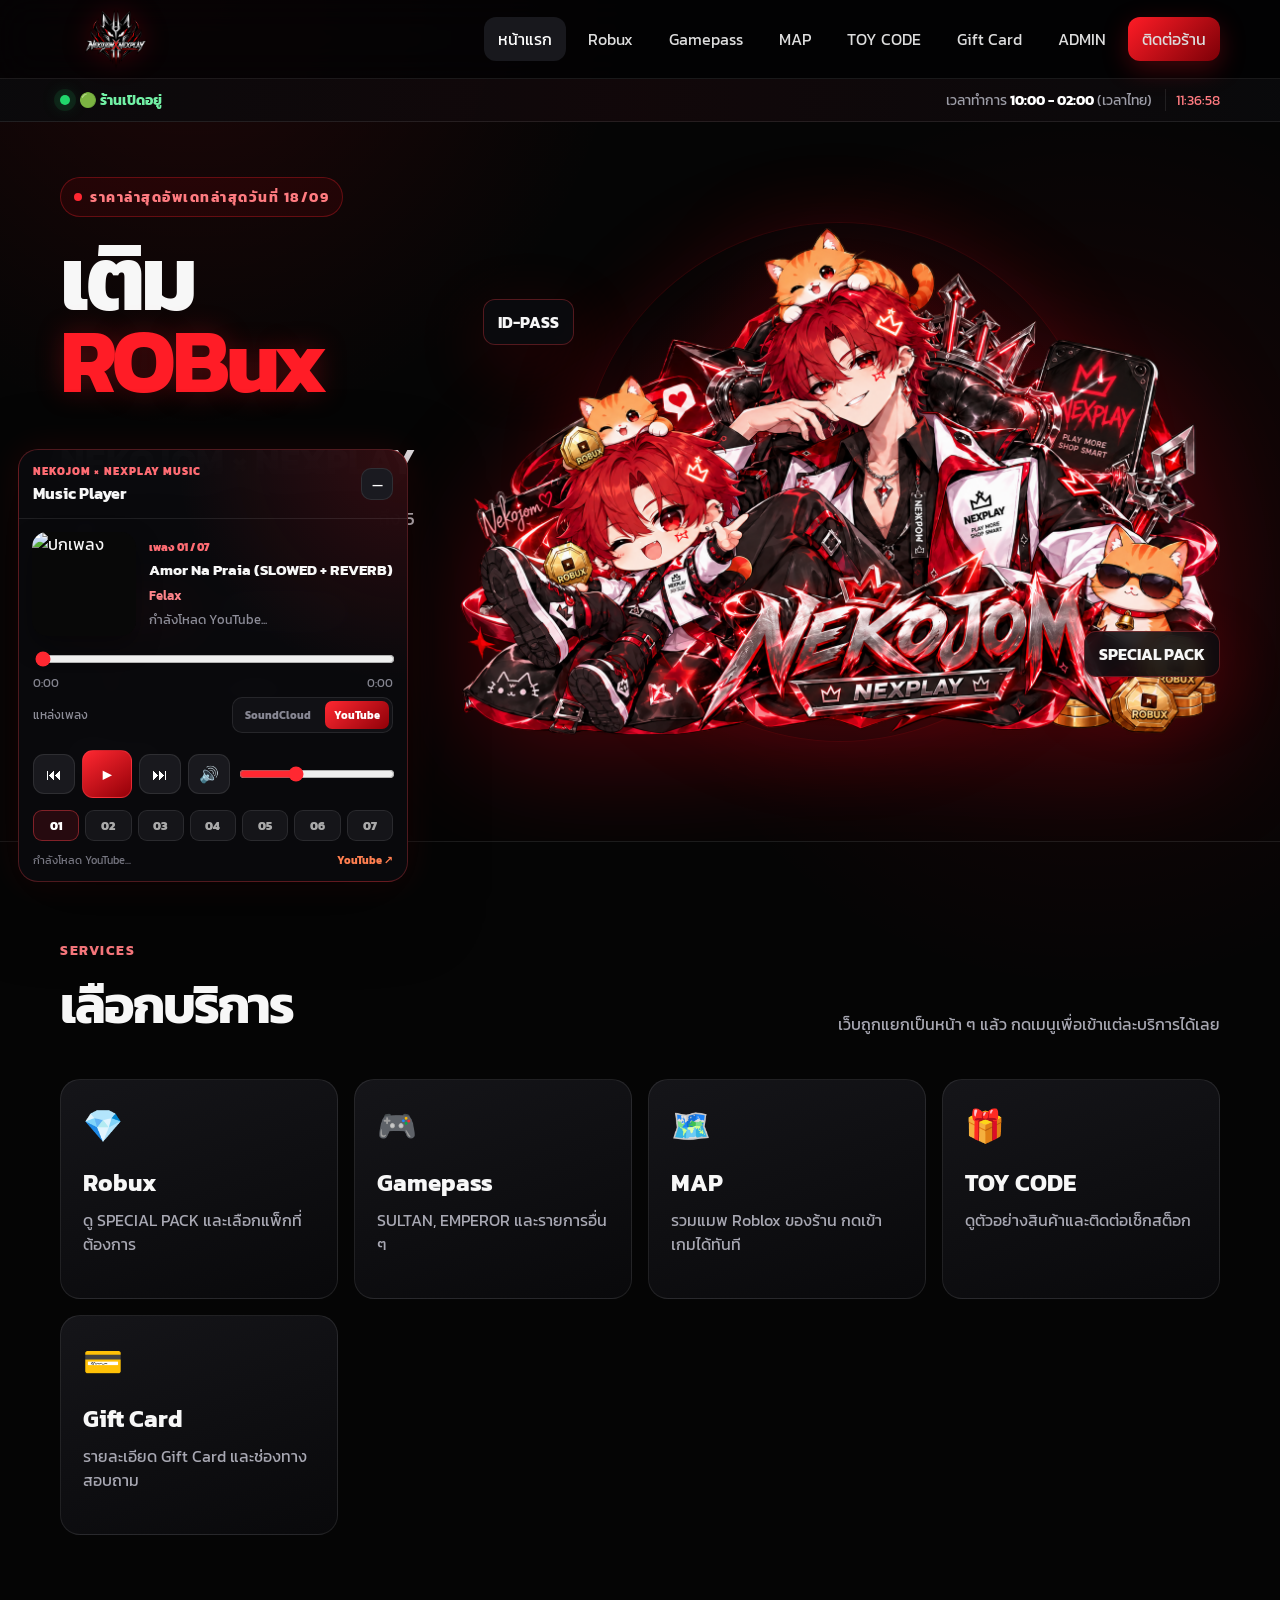
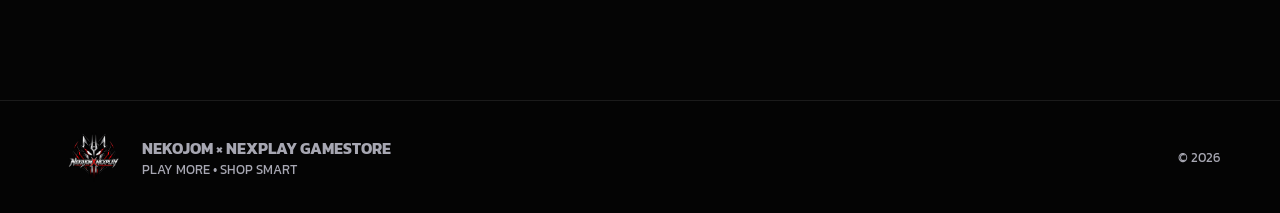
==== index.html @ 32702b89 "Add files via upload" ====
<!doctype html><html lang="th"><head>
<meta charset="utf-8"><meta name="viewport" content="width=device-width,initial-scale=1">
<title>NEKOJOM x NEXPLAY</title>
<link rel="icon" href="favicon.ico"><link rel="icon" type="image/png" sizes="32x32" href="assets/favicon-32x32.png">
<link rel="preconnect" href="https://fonts.googleapis.com"><link rel="preconnect" href="https://fonts.gstatic.com" crossorigin>
<link href="https://fonts.googleapis.com/css2?family=Kanit:wght@300;400;500;600;700;800&display=swap" rel="stylesheet">
<link rel="stylesheet" href="style.css"></head><body><header class="nav-wrap"><nav class="nav container">
<a class="brand" href="index.html"><img src="assets/logo.png" alt="NEKOJOM x NEXPLAY"></a>
<button class="menu-btn">☰</button><div class="nav-links"><a class="active" href="index.html">หน้าแรก</a><a class="" href="robux.html">Robux</a><a class="" href="gamepass.html">Gamepass</a><a class="" href="maps.html">MAP</a><a class="" href="toycode.html">TOY CODE</a><a class="" href="giftcard.html">Gift Card</a><a href="admin.html">ADMIN</a><a class="nav-cta" href="contact.html">ติดต่อร้าน</a></div>
</nav></header>

<div class="store-status-bar">
  <div class="container store-status-inner">
    <div class="store-status-left">
      <span class="store-status-dot" id="storeStatusDot"></span>
      <strong id="storeStatusText">กำลังตรวจสอบสถานะร้าน...</strong>
    </div>
    <div class="store-status-time">
      เวลาทำการ <b>10:00 - 02:00</b> (เวลาไทย)
      <span class="store-clock" id="storeClock"></span>
    </div>
  </div>
</div>

<main>
<section class="hero"><div class="container hero-grid">
<div class="hero-copy"><span class="eyebrow"><span class="pulse"></span> ราคาล่าสุดอัพเดทล่าสุดวันที่ 18/09</span>
<h1>เติม <span>ROBux</span><br><b>NEKOJOM × NEXPLAY</b></h1>
<p class="lead">เติมระบบ ID - PASS ใช้เวลาโดยประมาณไม่ถึง 5 นาที*</p>
<div class="hero-actions"><a class="btn btn-primary" href="robux.html">ดูราคา Robux</a><a class="btn btn-ghost" href="gamepass.html">บริการ Gamepass</a></div>
<div class="mini-features"><div><strong>⚡</strong><span>เติมไว<br><small>จัดคิวรวดเร็ว</small></span></div><div><strong>🎮</strong><span>หลายบริการ<br><small>Robux / Gamepass</small></span></div><div><strong>💬</strong><span>หลายช่องทาง<br><small>ติดต่อร้านง่าย</small></span></div></div>
</div>
<div class="hero-art"><div class="red-ring"></div><img class="mascot" src="assets/mascot.png" alt="Mascot"><div class="floating-chip chip-1">ID-PASS</div><div class="floating-chip chip-2">SPECIAL PACK</div></div>
</div></section>
<section class="section"><div class="container"><div class="section-head"><div><span class="kicker">SERVICES</span><h2>เลือกบริการ</h2></div><p>เว็บถูกแยกเป็นหน้า ๆ แล้ว กดเมนูเพื่อเข้าแต่ละบริการได้เลย</p></div>
<div class="home-cards">
<a class="home-card" href="robux.html"><div class="ico">💎</div><h3>Robux</h3><p>ดู SPECIAL PACK และเลือกแพ็กที่ต้องการ</p></a>
<a class="home-card" href="gamepass.html"><div class="ico">🎮</div><h3>Gamepass</h3><p>SULTAN, EMPEROR และรายการอื่น ๆ</p></a>
<a class="home-card" href="maps.html"><div class="ico">🗺️</div><h3>MAP</h3><p>รวมแมพ Roblox ของร้าน กดเข้าเกมได้ทันที</p></a>
<a class="home-card" href="toycode.html"><div class="ico">🎁</div><h3>TOY CODE</h3><p>ดูตัวอย่างสินค้าและติดต่อเช็กสต็อก</p></a>
<a class="home-card" href="giftcard.html"><div class="ico">💳</div><h3>Gift Card</h3><p>รายละเอียด Gift Card และช่องทางสอบถาม</p></a>
</div></div></section></main><footer><div class="container footer-inner"><img src="assets/logo.png" alt=""><div><b>NEKOJOM × NEXPLAY GAMESTORE</b><p>PLAY MORE • SHOP SMART</p></div><span>© <span class="year"></span></span></div></footer>
<!-- Music player: homepage only -->
<div class="music-player-widget" id="musicPlayerWidget">
  <button class="music-player-toggle" id="musicPlayerToggle" type="button" aria-label="เปิดเครื่องเล่นเพลง">♪</button>

  <div class="music-player-panel">
    <div class="music-player-head">
      <div>
        <span>NEKOJOM × NEXPLAY MUSIC</span>
        <strong>Music Player</strong>
      </div>
      <button id="musicPlayerClose" type="button" aria-label="ย่อเครื่องเล่น">—</button>
    </div>

    <div class="music-now">
      <img id="musicCover" src="assets/logo.png" alt="ปกเพลง">
      <div class="music-now-info">
        <span id="musicTrackNo">เพลง 01 / 07</span>
        <strong id="musicTitle">Amor Na Praia (SLOWED + REVERB)</strong>
        <small id="musicArtist">Felax</small>
        <small id="musicState">พร้อมเล่น</small>
      </div>
    </div>

    <div class="music-progress-wrap">
      <input id="musicProgress" type="range" min="0" max="1000" value="0" aria-label="ตำแหน่งเพลง">
      <div class="music-time-row">
        <span id="musicCurrentTime">0:00</span>
        <span id="musicDuration">0:00</span>
      </div>
    </div>

    <div class="music-source-row">
      <span>แหล่งเพลง</span>
      <div class="music-source-switch">
        <button type="button" id="musicSourceSC" class="active">SoundCloud</button>
        <button type="button" id="musicSourceYT">YouTube</button>
      </div>
    </div>

    <div class="music-player-controls">
      <button id="musicPrev" type="button" aria-label="เพลงก่อนหน้า">⏮</button>
      <button id="musicPlay" class="music-main-play" type="button" aria-label="เล่นเพลง">▶</button>
      <button id="musicNext" type="button" aria-label="เพลงถัดไป">⏭</button>
      <button id="musicMute" type="button" aria-label="เปิดปิดเสียง">🔊</button>
      <input id="musicVolume" type="range" min="0" max="100" value="35" aria-label="ระดับเสียง">
    </div>

    <div class="music-mini-list" id="musicMiniList"></div>

    <div class="music-player-footer">
      <span id="musicMessage">กด ▶ เพื่อเริ่มเพลง</span>
      <a id="musicOpenExternal" class="music-open-external" href="#" target="_blank" rel="noopener" style="display:none">เปิดใน SoundCloud ↗</a>
      <a id="musicSourceLink" href="https://soundcloud.com/an1ps/amor-na-praia-super-slowed" target="_blank" rel="noopener">SoundCloud ↗</a>
    </div>

    <iframe id="scHost" class="yt-audio-player" aria-hidden="true"
        title="SoundCloud player"
        allow="autoplay"
        scrolling="no"
        frameborder="no"
        src="https://w.soundcloud.com/player/?url=https%3A%2F%2Fsoundcloud.com%2Fan1ps%2Famor-na-praia-super-slowed&auto_play=false&hide_related=true&show_comments=false&show_user=false&show_reposts=false&show_teaser=false&visual=false"></iframe>
    <div id="ytHost" class="yt-audio-player" aria-hidden="true"></div>
  </div>
</div>
<script src="https://w.soundcloud.com/player/api.js"></script>
<script src="https://www.youtube.com/iframe_api"></script>
<script src="script.js"></script></body></html>
---- style.css ----
:root{
  --bg:#050505;--panel:#0c0c0f;--panel2:#121217;--red:#ff1c26;--red2:#9e0008;
  --text:#f7f7f7;--muted:#a8a8b3;--line:rgba(255,255,255,.09);
  --shadow:0 20px 70px rgba(255,0,20,.18)
}
*{box-sizing:border-box}
html{scroll-behavior:smooth}
body{
  margin:0;color:var(--text);
  background:
    radial-gradient(circle at 15% 0%,rgba(255,20,30,.10),transparent 27rem),
    radial-gradient(circle at 85% 30%,rgba(255,0,20,.08),transparent 28rem),
    var(--bg);
  font-family:"Kanit",system-ui,sans-serif;overflow-x:hidden
}
a{color:inherit;text-decoration:none} img{display:block;max-width:100%}
button{font-family:inherit}
.container{width:min(1160px,calc(100% - 36px));margin-inline:auto}
.nav-wrap{position:sticky;top:0;z-index:50;background:rgba(3,3,4,.82);backdrop-filter:blur(18px);border-bottom:1px solid var(--line)}
.nav{height:78px;display:flex;align-items:center;justify-content:space-between}
.brand img{width:112px;height:62px;object-fit:contain;filter:drop-shadow(0 0 14px rgba(255,0,20,.24))}
.nav-links{display:flex;gap:8px;align-items:center}
.nav-links a{padding:10px 14px;color:#ddd;border-radius:12px;transition:.2s}
.nav-links a:hover,.nav-links a.active{background:#18181d;color:#fff}
.nav-cta{background:linear-gradient(135deg,var(--red),#7c0007)!important;box-shadow:0 8px 26px rgba(255,20,30,.26)}
.menu-btn{display:none;background:#17171b;color:white;border:1px solid var(--line);border-radius:10px;padding:9px 12px;font-size:20px}
.hero{position:relative;min-height:720px;display:grid;align-items:center;overflow:hidden;border-bottom:1px solid var(--line)}
.hero-grid{display:grid;grid-template-columns:1.02fr .98fr;align-items:center;gap:30px;position:relative;z-index:2}
.eyebrow,.kicker{color:#ff7b80;letter-spacing:.11em;font-weight:700;font-size:.86rem}
.eyebrow{display:inline-flex;align-items:center;gap:8px;border:1px solid rgba(255,35,45,.3);background:rgba(255,0,20,.08);padding:9px 13px;border-radius:999px}
.pulse{width:8px;height:8px;background:#ff2731;border-radius:50%;box-shadow:0 0 0 0 rgba(255,39,49,.6);animation:pulse 1.7s infinite}
@keyframes pulse{70%{box-shadow:0 0 0 10px transparent}}
h1,h2,h3,p{margin-top:0}
h1{font-size:clamp(3rem,7vw,6rem);line-height:.92;letter-spacing:-.045em;margin:20px 0}
h1 span{color:var(--red);text-shadow:0 0 28px rgba(255,20,30,.28)}
h1 b{font-size:.40em;letter-spacing:.01em;font-weight:700;color:#e7e7eb}
.lead{font-size:1.17rem;color:#c9c9cf;max-width:620px}
.hero-actions{display:flex;gap:12px;flex-wrap:wrap;margin-top:26px}
.btn{display:inline-flex;align-items:center;justify-content:center;min-height:48px;padding:0 18px;border-radius:13px;font-weight:700;transition:.2s;border:1px solid transparent;color:#fff;cursor:pointer}
.btn:hover{transform:translateY(-2px)}
.btn-primary{background:linear-gradient(135deg,#ff2831,#9d0008);box-shadow:0 12px 36px rgba(255,20,30,.23)}
.btn-ghost{border-color:var(--line);background:#101014}
.mini-features{display:flex;gap:12px;margin-top:30px;flex-wrap:wrap}
.mini-features>div{display:flex;gap:9px;align-items:center;border:1px solid var(--line);background:rgba(255,255,255,.025);padding:10px 12px;border-radius:14px}
.mini-features strong{font-size:1.2rem}.mini-features span{font-size:.86rem;line-height:1.2}.mini-features small{color:#858590}
.hero-art{position:relative;min-height:610px;display:grid;place-items:center}
.mascot{position:relative;z-index:3;width:760px;max-width:none;filter:drop-shadow(0 25px 55px rgba(255,0,20,.25))}
.red-ring{position:absolute;width:520px;height:520px;border-radius:50%;background:radial-gradient(circle,rgba(255,20,30,.20),rgba(255,20,30,.03) 45%,transparent 68%);border:1px solid rgba(255,20,30,.14);box-shadow:0 0 90px rgba(255,0,20,.13)}
.floating-chip{position:absolute;z-index:4;background:rgba(12,12,16,.86);border:1px solid rgba(255,60,70,.30);padding:10px 14px;border-radius:12px;font-weight:700;box-shadow:var(--shadow);backdrop-filter:blur(8px)}
.chip-1{left:3%;top:20%}.chip-2{right:0;bottom:18%}
.section{padding:95px 0}
.page-head{padding:95px 0 40px;text-align:center}
.page-head h1{font-size:clamp(2.8rem,6vw,5rem);margin-bottom:14px}
.page-head p{max-width:720px;margin:0 auto;color:var(--muted);font-size:1.05rem}
.section-head{display:flex;justify-content:space-between;gap:28px;align-items:end;margin-bottom:36px}
.section-head h2{font-size:clamp(2.2rem,4vw,4rem);margin:6px 0 0;letter-spacing:-.04em}
.section-head p{max-width:520px;color:var(--muted);margin-bottom:7px}
.home-cards{display:grid;grid-template-columns:repeat(4,1fr);gap:16px}
.home-card{background:linear-gradient(160deg,#151519,#09090b);border:1px solid var(--line);border-radius:20px;padding:22px;transition:.2s;min-height:220px}
.home-card:hover{transform:translateY(-4px);border-color:rgba(255,50,60,.4)}
.home-card .ico{font-size:2rem}.home-card h3{font-size:1.5rem;margin:15px 0 8px}.home-card p{color:var(--muted)}
.price-layout{display:grid;grid-template-columns:1.1fr .9fr;gap:24px;align-items:start}
.price-cards{display:grid;grid-template-columns:repeat(2,1fr);gap:12px}
.price-card{position:relative;overflow:hidden;background:linear-gradient(160deg,#151519,#09090b);border:1px solid var(--line);border-radius:18px;padding:18px;transition:.22s}
.price-card:hover{border-color:rgba(255,50,60,.43);transform:translateY(-4px);box-shadow:0 16px 35px rgba(255,0,20,.11)}
.price-card .amount{font-size:1.45rem;font-weight:800}.price-card .amount small{font-size:.82rem;color:#999;font-weight:500}
.price-card .price{font-size:1.9rem;font-weight:800;color:#ff545c;margin:10px 0 14px}
.pack-order-btn{display:block;width:100%;text-align:center;color:#fff;background:#1c1c21;border:1px solid var(--line);padding:10px;border-radius:11px;font-size:.92rem;cursor:pointer}
.pack-order-btn:hover{background:#27272d}
.promo-poster{background:#0c0c0f;border:1px solid var(--line);border-radius:22px;overflow:hidden;position:sticky;top:100px}
.promo-poster img{width:100%;aspect-ratio:4/5;object-fit:cover}
.poster-note{padding:11px 14px;text-align:center;color:#84848f;font-size:.82rem}
.notice{margin-top:20px;padding:15px 17px;border-radius:14px;background:rgba(255,255,255,.035);border:1px solid var(--line);color:#aaaab4}
.notice strong{color:#fff}
.gamepass-grid{display:grid;grid-template-columns:repeat(2,1fr);gap:16px}
.gamepass-card{display:grid;grid-template-columns:auto 1fr;gap:18px;align-items:center;padding:24px;border-radius:22px;background:radial-gradient(circle at 100% 0%,rgba(255,20,30,.14),transparent 40%),linear-gradient(155deg,#151519,#09090b);border:1px solid var(--line)}
.gamepass-card-wide{grid-column:1/-1;grid-template-columns:auto 1fr auto}
.gamepass-icon{width:78px;height:78px;display:grid;place-items:center;border-radius:20px;font-size:2.3rem;background:#171014;border:1px solid rgba(255,45,55,.24)}
.gamepass-content h3{margin:10px 0 0;font-size:2rem}.gamepass-content p{color:#a5a5af;margin:2px 0 8px}.gamepass-content strong{color:#ff646b;font-size:.92rem}
.badge{display:inline-block;background:rgba(255,20,30,.10);border:1px solid rgba(255,40,50,.25);border-radius:999px;padding:7px 11px;color:#ff7b80;font-size:.8rem;font-weight:700}
.showcase-grid{display:grid;grid-template-columns:1.2fr .8fr;gap:26px;align-items:center}
.showcase-image{border:1px solid rgba(255,50,60,.22);background:#0d0d10;border-radius:24px;overflow:hidden;box-shadow:var(--shadow)}
.showcase-image img{width:100%;height:auto}
.showcase-info{padding:24px}.showcase-info h2{font-size:2.6rem;margin:16px 0 12px}.showcase-info p{color:var(--muted)}
.contact-panel{display:grid;grid-template-columns:.72fr 1.28fr;gap:36px;background:linear-gradient(135deg,#121216,#08080a);border:1px solid rgba(255,255,255,.10);border-radius:28px;padding:38px;box-shadow:var(--shadow)}
.contact-grid{display:grid;grid-template-columns:repeat(2,1fr);gap:12px}
.contact-btn{display:flex;align-items:center;gap:12px;background:#17171c;border:1px solid var(--line);border-radius:16px;padding:15px;transition:.2s}
.contact-btn:hover{transform:translateY(-2px);border-color:rgba(255,255,255,.22)}
.contact-btn .icon{width:38px;height:38px;border-radius:11px;display:grid;place-items:center;background:#23232a;font-weight:800}
.contact-btn span:last-child{display:flex;flex-direction:column}.contact-btn small{color:#8d8d99}
footer{border-top:1px solid var(--line);margin-top:70px;padding:30px 0;background:#040404}
.footer-inner{display:flex;align-items:center;gap:14px;color:#a7a7b2}
.footer-inner img{width:68px;height:52px;object-fit:contain}.footer-inner p{margin:0;font-size:.8rem}.footer-inner>span{margin-left:auto;font-size:.84rem}
.order-modal{position:fixed;inset:0;z-index:120;display:grid;place-items:center;padding:18px;opacity:0;visibility:hidden;transition:.22s ease}
.order-modal.open{opacity:1;visibility:visible}.order-modal-backdrop{position:absolute;inset:0;background:rgba(0,0,0,.78);backdrop-filter:blur(10px)}
.order-modal-card{position:relative;z-index:2;width:min(620px,100%);border-radius:24px;padding:30px;background:radial-gradient(circle at 100% 0%,rgba(255,25,35,.15),transparent 35%),linear-gradient(155deg,#151519,#08080a);border:1px solid rgba(255,65,75,.30);box-shadow:0 30px 100px rgba(0,0,0,.55),0 0 60px rgba(255,0,20,.13)}
.order-modal-close{position:absolute;right:18px;top:18px;width:40px;height:40px;border:1px solid var(--line);border-radius:12px;background:#1a1a20;color:white;cursor:pointer;font-size:26px}
.selected-pack{display:flex;justify-content:space-between;gap:14px;border:1px solid rgba(255,55,65,.24);background:rgba(255,15,30,.07);border-radius:15px;padding:13px 15px}.selected-pack strong{color:#ff646b}
.modal-help{color:#9d9da8;margin:14px 0 18px}.modal-contact-grid{display:grid;grid-template-columns:repeat(2,1fr);gap:11px}
.modal-contact-btn{display:grid;grid-template-columns:42px 1fr auto;align-items:center;gap:11px;padding:14px;border-radius:15px;background:#151519;border:1px solid var(--line)}
.modal-contact-btn:hover{background:#1c1c21}.modal-icon{width:42px;height:42px;display:grid;place-items:center;border-radius:12px;background:#24242a;font-weight:800}
.modal-contact-btn>span:nth-child(2){display:flex;flex-direction:column;min-width:0}.modal-contact-btn small{color:#8e8e9a;white-space:nowrap;overflow:hidden;text-overflow:ellipsis}.modal-contact-btn em{font-style:normal;color:#ff686f;font-size:.82rem;font-weight:700}
body.modal-open{overflow:hidden}
@media(max-width:930px){
 .hero{min-height:auto;padding:80px 0 30px}.hero-grid,.price-layout,.showcase-grid,.contact-panel{grid-template-columns:1fr}
 .hero-copy{text-align:center}.lead{margin-inline:auto}.hero-actions,.mini-features{justify-content:center}.hero-art{min-height:470px}.mascot{width:min(760px,120vw)}
 .promo-poster{position:relative;top:auto;max-width:640px;margin-inline:auto}.home-cards{grid-template-columns:repeat(2,1fr)}
}
@media(max-width:760px){
 .gamepass-grid{grid-template-columns:1fr}.gamepass-card-wide{grid-column:auto;grid-template-columns:auto 1fr}
}
@media(max-width:680px){
 .nav{height:68px}.brand img{width:90px;height:52px}.menu-btn{display:block}
 .nav-links{display:none;position:absolute;left:18px;right:18px;top:76px;flex-direction:column;align-items:stretch;background:#0b0b0e;border:1px solid var(--line);border-radius:16px;padding:10px}
 .nav-links.open{display:flex}.nav-links a{text-align:center}.price-cards,.contact-grid,.modal-contact-grid,.home-cards{grid-template-columns:1fr}
 .section{padding:72px 0}.page-head{padding:72px 0 30px}.contact-panel{padding:24px}
 .footer-inner{align-items:flex-start;flex-wrap:wrap}.footer-inner>span{width:100%;margin:0}
}


/* MAP PAGE */
.map-grid{
  display:grid;
  grid-template-columns:repeat(3,1fr);
  gap:18px;
}
.map-card{
  position:relative;
  overflow:hidden;
  min-height:360px;
  padding:24px;
  border-radius:22px;
  background:
    radial-gradient(circle at 100% 0%,rgba(255,20,30,.16),transparent 42%),
    linear-gradient(155deg,#151519,#09090b);
  border:1px solid var(--line);
  box-shadow:0 18px 50px rgba(0,0,0,.22);
  transition:.22s ease;
  display:flex;
  flex-direction:column;
}
.map-card:after{
  content:"";
  position:absolute;
  width:180px;
  height:180px;
  right:-80px;
  bottom:-100px;
  border-radius:50%;
  background:rgba(255,0,20,.12);
  filter:blur(22px);
}
.map-card:hover{
  transform:translateY(-5px);
  border-color:rgba(255,55,65,.38);
  box-shadow:0 22px 60px rgba(255,0,20,.10);
}
.map-card-top{
  display:flex;
  align-items:center;
  justify-content:space-between;
  margin-bottom:24px;
}
.map-number{
  color:#6f6f78;
  font-weight:800;
  letter-spacing:.15em;
}
.map-icon{
  width:72px;
  height:72px;
  display:grid;
  place-items:center;
  border-radius:19px;
  background:linear-gradient(145deg,#231114,#0d0d10);
  border:1px solid rgba(255,45,55,.24);
  font-size:2rem;
}
.map-card h2{
  margin:14px 0 8px;
  font-size:2rem;
  line-height:1.05;
  letter-spacing:-.03em;
}
.map-card p{
  color:var(--muted);
  margin-bottom:26px;
}
.map-open-btn{
  margin-top:auto;
  position:relative;
  z-index:2;
  width:100%;
}
@media(max-width:930px){
  .map-grid{grid-template-columns:1fr 1fr}
}
@media(max-width:620px){
  .map-grid{grid-template-columns:1fr}
  .map-card{min-height:300px}
}


.map-card{
  padding:0;
  overflow:hidden;
}
.map-thumb{
  width:100%;
  aspect-ratio: 16 / 10;
  background:#0d0d10;
  border-bottom:1px solid var(--line);
}
.map-thumb img{
  width:100%;
  height:100%;
  object-fit:cover;
  display:block;
}
.map-card-body{
  padding:22px;
  display:flex;
  flex-direction:column;
  min-height:220px;
}
.map-card-top{
  margin-bottom:10px;
}
.map-card h2{
  font-size:1.75rem;
}


/* STORE STATUS */
.store-status-bar{
  position:relative;
  z-index:40;
  border-bottom:1px solid var(--line);
  background:linear-gradient(90deg,rgba(10,10,12,.96),rgba(18,8,10,.96),rgba(10,10,12,.96));
}
.store-status-inner{
  min-height:42px;
  display:flex;
  align-items:center;
  justify-content:space-between;
  gap:16px;
  font-size:.9rem;
}
.store-status-left{
  display:flex;
  align-items:center;
  gap:9px;
}
.store-status-dot{
  width:10px;
  height:10px;
  border-radius:50%;
  background:#777;
  box-shadow:0 0 0 0 rgba(255,255,255,.2);
}
.store-status-dot.open{
  background:#21d66b;
  box-shadow:0 0 0 6px rgba(33,214,107,.10),0 0 18px rgba(33,214,107,.45);
}
.store-status-dot.closed{
  background:#ff3340;
  box-shadow:0 0 0 6px rgba(255,51,64,.10),0 0 18px rgba(255,51,64,.35);
}
#storeStatusText.open{color:#72f0a5}
#storeStatusText.closed{color:#ff7a82}
.store-status-time{
  color:#9d9da7;
}
.store-status-time b{color:#fff}
.store-clock{
  display:inline-block;
  margin-left:10px;
  padding-left:10px;
  border-left:1px solid var(--line);
  color:#ff7b80;
  font-variant-numeric:tabular-nums;
}
@media(max-width:680px){
  .store-status-inner{
    padding:8px 0;
    flex-direction:column;
    justify-content:center;
    gap:2px;
    text-align:center;
    font-size:.82rem;
  }
  .store-status-time{font-size:.76rem}
  .store-clock{margin-left:6px;padding-left:6px}
}


/* HOMEPAGE MUSIC PLAYER */
.music-player-widget{
  position:fixed;
  left:18px;
  bottom:18px;
  z-index:100;
  width:min(390px,calc(100vw - 36px));
}
.music-player-toggle{
  display:none;
  width:56px;
  height:56px;
  border:1px solid rgba(255,65,75,.35);
  border-radius:50%;
  color:#fff;
  background:linear-gradient(145deg,#ff2831,#8d0008);
  box-shadow:0 15px 40px rgba(255,0,20,.28);
  font-size:1.6rem;
  cursor:pointer;
}
.music-player-panel{
  overflow:hidden;
  border:1px solid rgba(255,65,75,.28);
  border-radius:20px;
  background:
    radial-gradient(circle at 100% 0%,rgba(255,25,35,.16),transparent 40%),
    rgba(10,10,13,.97);
  backdrop-filter:blur(18px);
  box-shadow:0 24px 70px rgba(0,0,0,.52),0 0 35px rgba(255,0,20,.10);
}
.music-player-head{
  display:flex;
  align-items:center;
  justify-content:space-between;
  gap:12px;
  padding:13px 14px;
  border-bottom:1px solid var(--line);
}
.music-player-head>div{display:flex;flex-direction:column}
.music-player-head span{
  color:#ff6c73;
  font-size:.66rem;
  font-weight:800;
  letter-spacing:.10em;
}
.music-player-head strong{margin-top:2px;font-size:1rem}
.music-player-head button{
  width:32px;height:32px;border:1px solid var(--line);border-radius:10px;
  color:#fff;background:#1a1a20;cursor:pointer
}
.music-now{
  display:grid;
  grid-template-columns:104px 1fr;
  gap:13px;
  align-items:center;
  padding:13px;
}
.music-now img{
  width:104px;
  height:104px;
  object-fit:cover;
  border-radius:15px;
  background:#080808;
  box-shadow:0 10px 25px rgba(0,0,0,.35);
}
.music-now-info{min-width:0;display:flex;flex-direction:column}
.music-now-info span{
  color:#ff6c73;
  font-size:.70rem;
  font-weight:800;
  margin-bottom:5px;
}
.music-now-info strong{
  font-size:.96rem;
  line-height:1.25;
  display:-webkit-box;
  -webkit-box-orient:vertical;
  -webkit-line-clamp:3;
  overflow:hidden;
}
.music-now-info small{
  margin-top:8px;
  color:#8d8d98;
}
.music-progress-wrap{padding:0 14px 5px}
#musicProgress{
  width:100%;
  accent-color:#ff2831;
  cursor:pointer;
}
.music-time-row{
  display:flex;
  justify-content:space-between;
  margin-top:1px;
  color:#858590;
  font-size:.72rem;
  font-variant-numeric:tabular-nums;
}
.music-player-controls{
  display:grid;
  grid-template-columns:42px 50px 42px 42px 1fr;
  align-items:center;
  gap:7px;
  padding:7px 14px 12px;
}
.music-player-controls button{
  height:40px;
  border:1px solid var(--line);
  border-radius:11px;
  color:#fff;
  background:#19191e;
  cursor:pointer;
  font-size:1rem;
}
.music-player-controls button:hover{background:#27272d}
.music-player-controls .music-main-play{
  height:48px;
  background:linear-gradient(145deg,#ff2831,#930008);
  border-color:rgba(255,70,80,.40);
}
#musicVolume{width:100%;accent-color:#ff2831;cursor:pointer}
.music-mini-list{
  display:grid;
  grid-template-columns:repeat(6,1fr);
  gap:6px;
  padding:0 14px 11px;
}
.music-mini-list button{
  height:31px;
  border:1px solid var(--line);
  border-radius:9px;
  background:#151519;
  color:#aaa;
  cursor:pointer;
  font-size:.72rem;
  font-weight:800;
}
.music-mini-list button.active{
  color:#fff;
  border-color:rgba(255,65,75,.42);
  background:rgba(255,30,40,.12);
}
.music-mini-list button.unavailable{
  opacity:.38;
  text-decoration:line-through;
}
.music-player-footer{
  display:flex;
  justify-content:space-between;
  gap:10px;
  padding:0 14px 13px;
  color:#777782;
  font-size:.70rem;
}
.music-player-footer span{
  min-width:0;
  overflow:hidden;
  text-overflow:ellipsis;
  white-space:nowrap;
}
.music-player-footer a{
  flex:0 0 auto;
  color:#ff737a;
}
.yt-audio-player{
  position:absolute;
  width:1px;
  height:1px;
  overflow:hidden;
  opacity:.001;
  pointer-events:none;
  left:-9999px;
}
.music-player-widget.collapsed{width:56px}
.music-player-widget.collapsed .music-player-panel{display:none}
.music-player-widget.collapsed .music-player-toggle{display:grid;place-items:center}
@media(max-width:680px){
  .music-player-widget{left:12px;bottom:12px;width:min(360px,calc(100vw - 24px))}
  .music-now{grid-template-columns:88px 1fr}
  .music-now img{width:88px;height:88px}
  .music-player-controls{grid-template-columns:38px 46px 38px 38px 1fr;padding-inline:10px;gap:5px}
  .music-mini-list{padding-inline:10px}
}


#musicArtist{
  color:#ff858b;
  font-weight:600;
  margin-top:5px;
}
#musicState{
  margin-top:4px;
}
.music-mini-list{
  grid-template-columns:repeat(auto-fit,minmax(34px,1fr));
}


.music-open-external{
  flex:0 0 auto;
  color:#fff;
  background:linear-gradient(135deg,#ff2831,#930008);
  padding:5px 8px;
  border-radius:8px;
  font-size:.68rem;
  font-weight:700;
}


/* ================= ADMIN PAGE ================= */
.admin-page{
  min-height:100vh;
  background:#050505;
}
.admin-hero{
  position:relative;
  min-height:calc(100vh - 120px);
  background:
    linear-gradient(rgba(3,3,4,.58),rgba(3,3,4,.72)),
    url("assets/admin-background.png") center center / cover no-repeat fixed;
  overflow:hidden;
}
.admin-bg-overlay{
  position:absolute;
  inset:0;
  background:
    radial-gradient(circle at 20% 25%,rgba(255,20,30,.20),transparent 32rem),
    linear-gradient(90deg,rgba(0,0,0,.60),rgba(0,0,0,.12) 52%,rgba(0,0,0,.45));
  pointer-events:none;
}
.admin-shell{
  position:relative;
  z-index:2;
  padding-top:70px;
  padding-bottom:90px;
}
.admin-intro{
  max-width:720px;
  margin-bottom:34px;
}
.admin-tag{
  display:inline-flex;
  padding:8px 12px;
  border-radius:999px;
  background:rgba(255,20,30,.12);
  border:1px solid rgba(255,70,80,.32);
  color:#ff7a82;
  font-size:.78rem;
  font-weight:800;
  letter-spacing:.12em;
  backdrop-filter:blur(12px);
}
.admin-intro h1{
  margin:14px 0 12px;
  font-size:clamp(3.6rem,8vw,7rem);
  line-height:.88;
  text-shadow:0 18px 45px rgba(0,0,0,.58);
}
.admin-intro h1 span{
  color:#ff2630;
  text-shadow:0 0 32px rgba(255,0,20,.35);
}
.admin-intro p{
  color:#d4d4da;
  font-size:1.08rem;
  text-shadow:0 3px 10px rgba(0,0,0,.55);
}
.admin-dashboard{
  display:grid;
  grid-template-columns:repeat(2,minmax(0,1fr));
  gap:16px;
  max-width:900px;
}
.admin-panel{
  border:1px solid rgba(255,255,255,.12);
  border-radius:22px;
  padding:22px;
  background:linear-gradient(145deg,rgba(17,17,21,.90),rgba(7,7,9,.82));
  backdrop-filter:blur(16px);
  box-shadow:0 22px 60px rgba(0,0,0,.34),0 0 30px rgba(255,0,20,.06);
}
.admin-panel h2{
  margin:8px 0 8px;
  font-size:1.8rem;
}
.admin-panel p{
  color:#aaaab4;
  margin-bottom:12px;
}
.admin-panel-kicker{
  color:#ff6d75;
  font-size:.72rem;
  font-weight:800;
  letter-spacing:.12em;
}
.admin-status-card{
  border-color:rgba(255,65,75,.24);
}
.admin-time{
  font-size:2rem;
  font-weight:800;
  color:#fff;
  font-variant-numeric:tabular-nums;
  letter-spacing:.04em;
}
.admin-actions{
  display:grid;
  grid-template-columns:repeat(2,1fr);
  gap:9px;
  margin-top:14px;
}
.admin-actions a{
  display:flex;
  align-items:center;
  justify-content:center;
  min-height:48px;
  padding:10px 12px;
  border-radius:12px;
  background:#17171c;
  border:1px solid var(--line);
  transition:.18s ease;
}
.admin-actions a:hover{
  transform:translateY(-2px);
  background:#222228;
  border-color:rgba(255,65,75,.32);
}
.admin-wide{
  grid-column:1/-1;
}
.admin-warning{
  margin-top:14px;
  padding:13px 14px;
  border-radius:12px;
  background:rgba(255,180,30,.08);
  border:1px solid rgba(255,180,30,.20);
  color:#d7c392;
  font-size:.86rem;
}
@media(max-width:780px){
  .admin-hero{
    background-attachment:scroll;
    background-position:center top;
  }
  .admin-shell{padding-top:46px}
  .admin-dashboard{grid-template-columns:1fr}
  .admin-wide{grid-column:auto}
}
@media(max-width:520px){
  .admin-actions{grid-template-columns:1fr}
}


/* SoundCloud music source */
#musicSourceLink{
  flex:0 0 auto;
  color:#ff7f50;
  font-weight:700;
}


/* Dual music source switch */
.music-source-row{
  display:flex;
  align-items:center;
  justify-content:space-between;
  gap:10px;
  padding:0 14px 10px;
}
.music-source-row>span{
  color:#8d8d98;
  font-size:.72rem;
}
.music-source-switch{
  display:flex;
  gap:5px;
  padding:3px;
  border:1px solid var(--line);
  border-radius:10px;
  background:#111115;
}
.music-source-switch button{
  border:0;
  border-radius:7px;
  padding:6px 9px;
  background:transparent;
  color:#888894;
  font:inherit;
  font-size:.68rem;
  font-weight:700;
  cursor:pointer;
}
.music-source-switch button.active{
  color:#fff;
  background:linear-gradient(135deg,#ff2831,#8f0008);
}
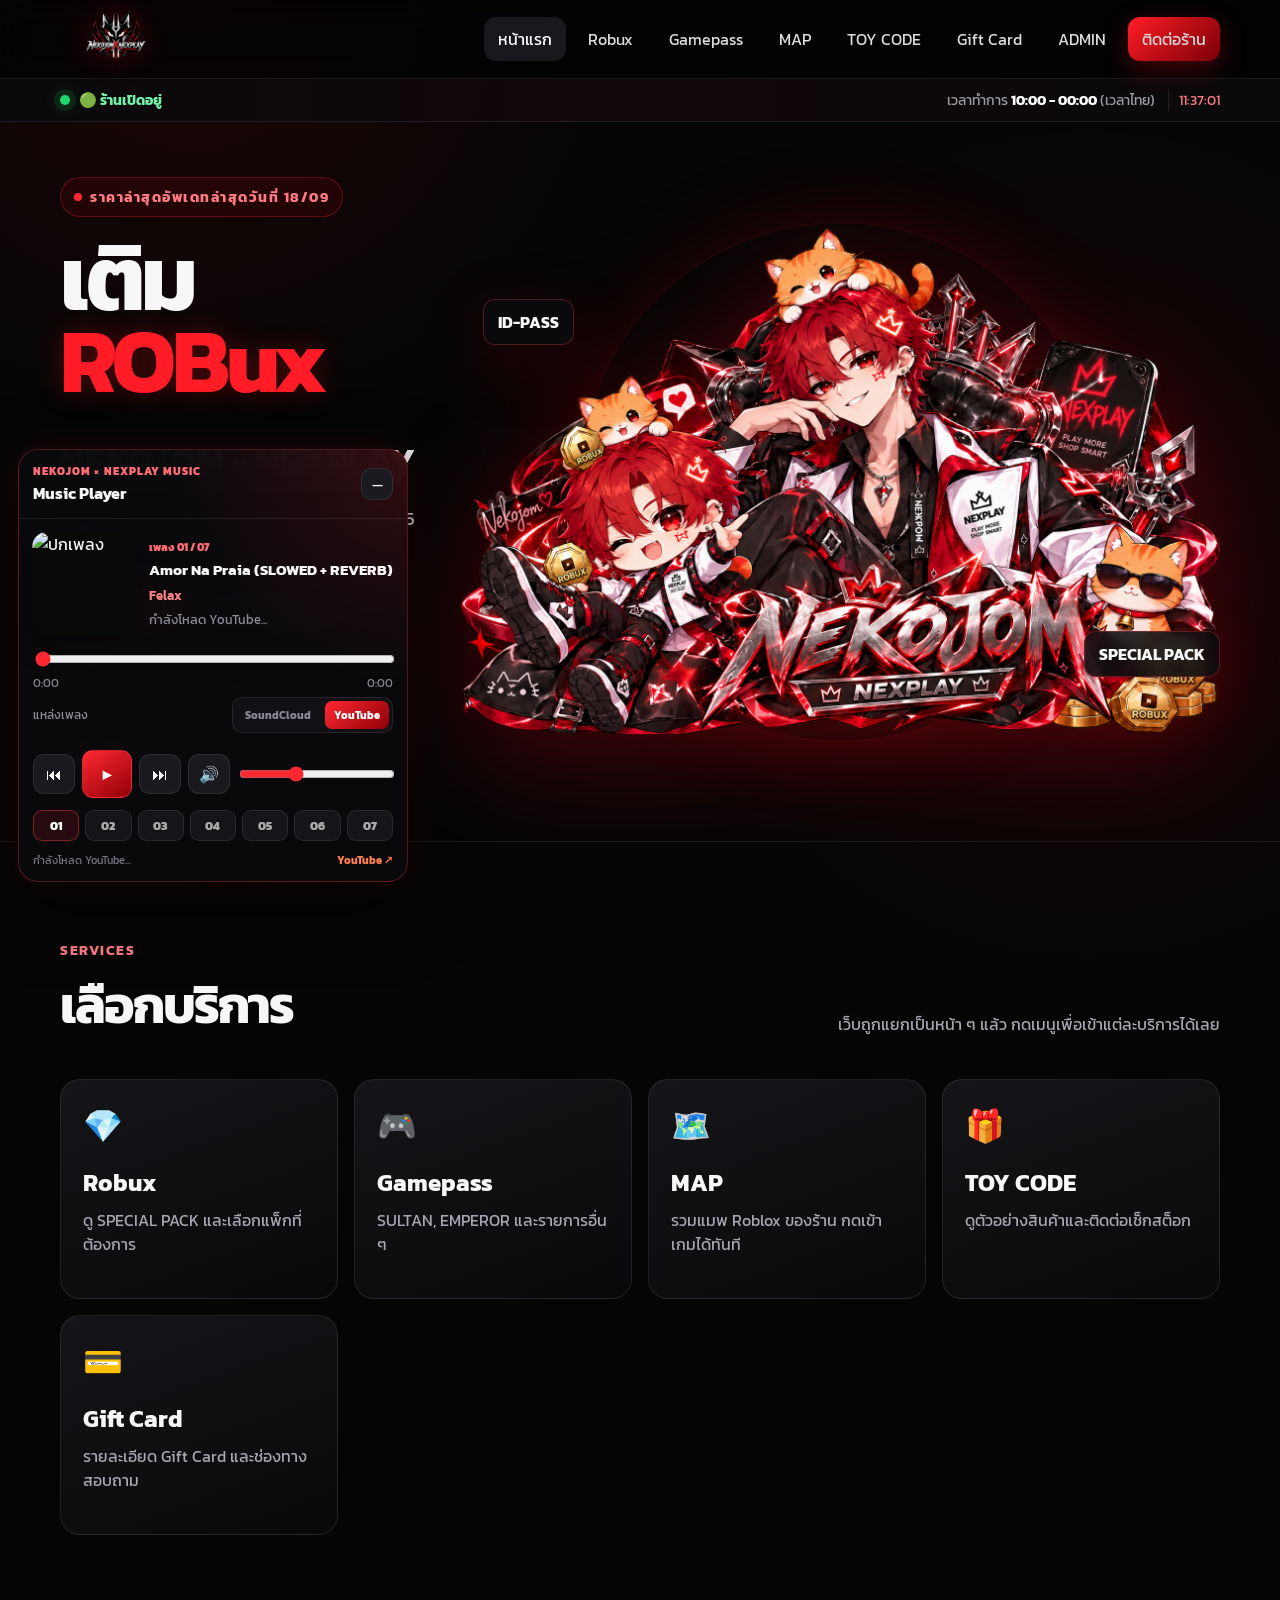
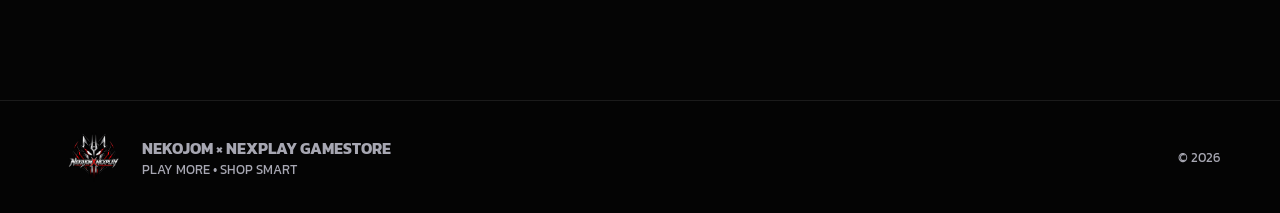
==== commit 3e01a00d: "Update index.html" ====
--- a/index.html
+++ b/index.html
@@ -16,7 +16,7 @@
       <strong id="storeStatusText">กำลังตรวจสอบสถานะร้าน...</strong>
     </div>
     <div class="store-status-time">
-      เวลาทำการ <b>10:00 - 02:00</b> (เวลาไทย)
+      เวลาทำการ <b>10:00 - 00:00</b> (เวลาไทย)
       <span class="store-clock" id="storeClock"></span>
     </div>
   </div>
@@ -106,4 +106,4 @@
 </div>
 <script src="https://w.soundcloud.com/player/api.js"></script>
 <script src="https://www.youtube.com/iframe_api"></script>
-<script src="script.js"></script></body></html>+<script src="script.js"></script></body></html>
